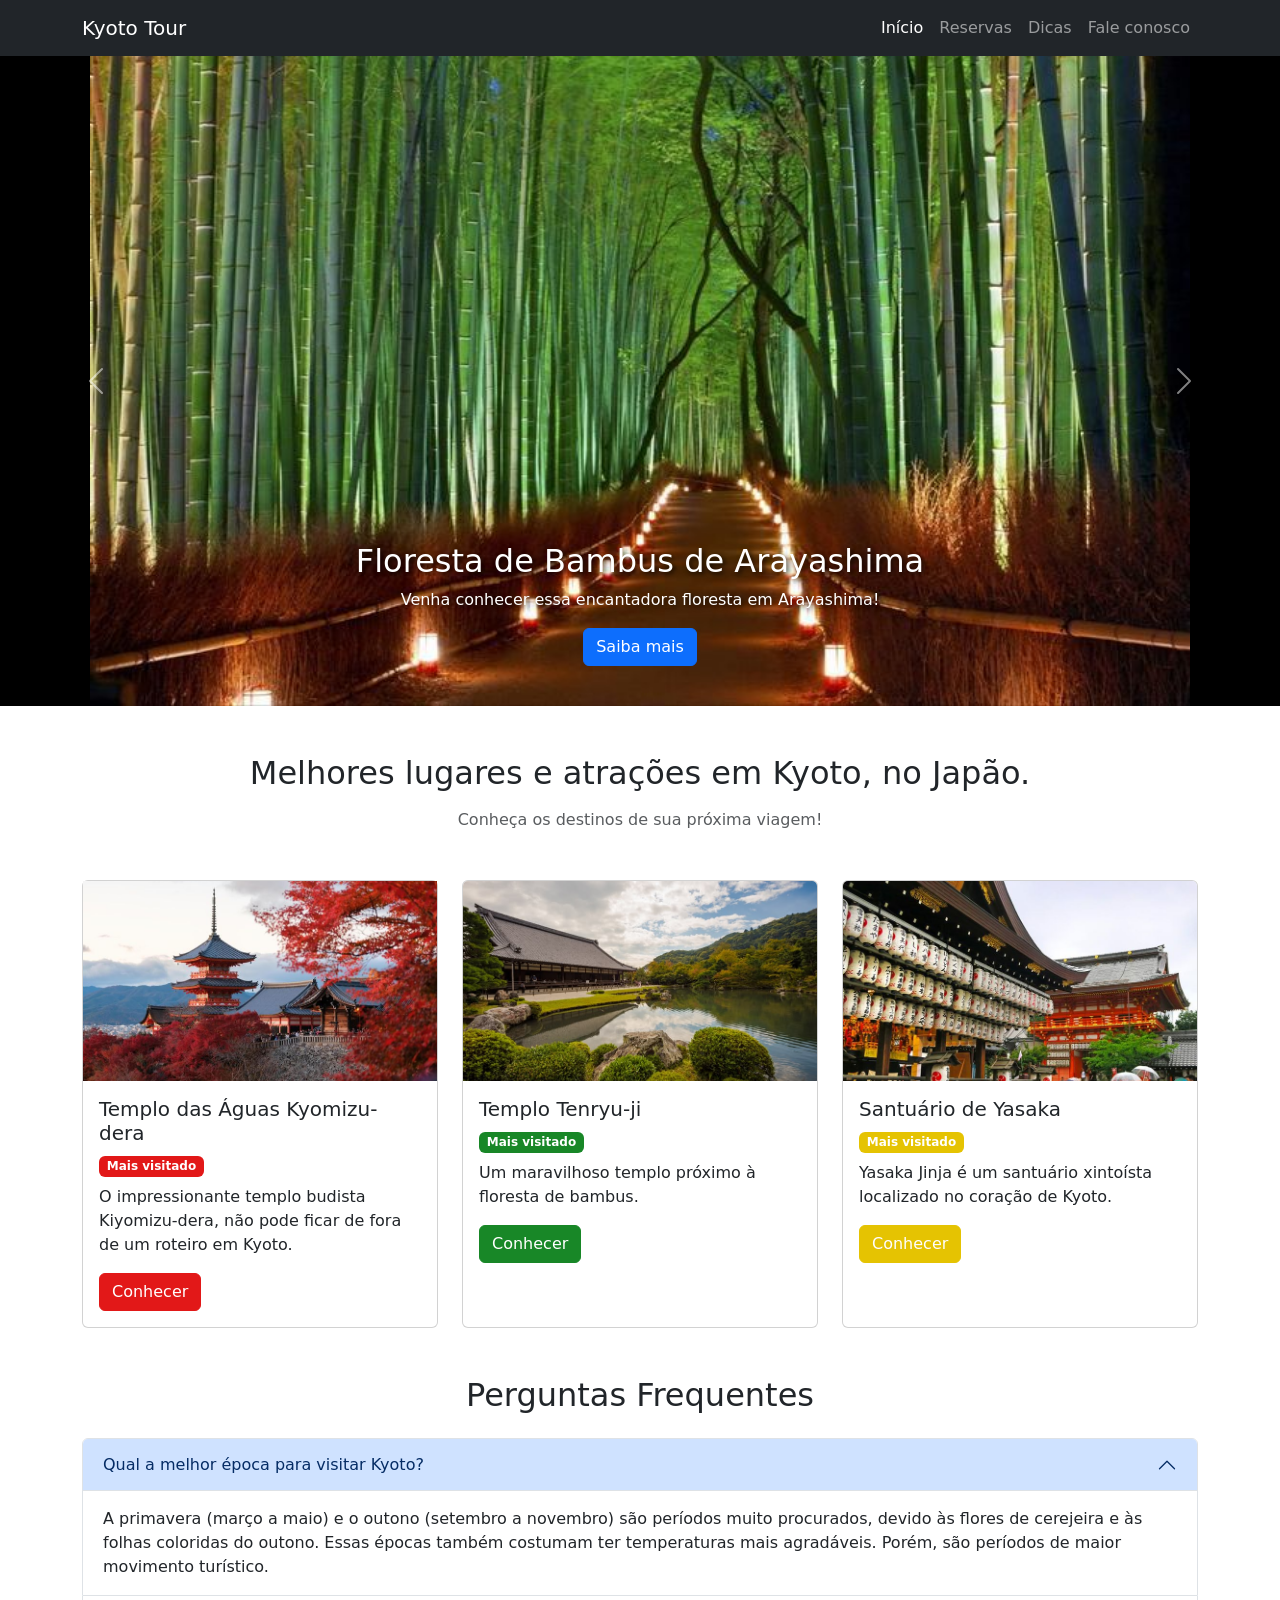
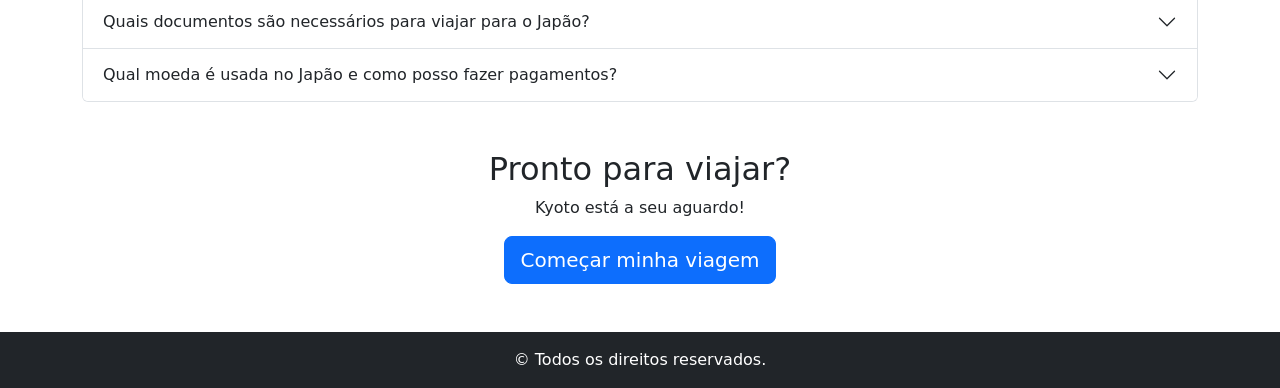
==== index.html @ 4349d013 "Projeto turismo" ====
<!DOCTYPE html>
<html lang="pt-br">
 
<head>
    <meta charset="UTF-8">
    <meta name="viewport" content="width=device-width, initial-scale=1.0">
    <title>Kyoto Tour</title>
    <!-- CSS do Bootstrap -->
    <link href="https://cdn.jsdelivr.net/npm/bootstrap@5.3.3/dist/css/bootstrap.min.css" rel="stylesheet">
    <!-- CSS Personalizado -->
    <link rel="stylesheet" href="style.css">
</head>
 
<body>
 
    <header>
        <nav class="navbar navbar-expand-lg bg-dark navbar-dark">
            <div class="container">
                <a class="navbar-brand" href="#">Kyoto Tour</a>
                <button class="navbar-toggler" type="button" data-bs-toggle="collapse" data-bs-target="#navbarNav">
                    <span class="navbar-toggler-icon"></span>
                </button>
                <div class="collapse navbar-collapse" id="navbarNav">
                    <div class="navbar-nav ms-auto">
                        <a class="nav-link active" href="#">Início</a>
                        <a class="nav-link" href="#">Reservas</a>
                        <a class="nav-link" href="#">Dicas</a>
                        <a class="nav-link" href="#">Fale conosco</a>
                    </div>
                </div>
            </div>
        </nav>
    </header>
 
    <main>
        <!-- Carrossel -->
        <div id="carouselTurismo" class="carousel slide" data-bs-ride="carousel">
            <div class="carousel-inner">
                <div class="carousel-item active">
                    <img src="assets/florestabambu.jpg" class="d-block w-100" alt="Floresta de Bambus de Arashiyama"
                        style="height: 650px; width: 50px; ">
                    <div class="carousel-caption d-none d-md-block">
                        <h2>Floresta de Bambus de Arayashima</h2>
                        <p>Venha conhecer essa encantadora floresta em Arayashima!</p>
                        <button class="btn btn-primary">Saiba mais</button>
                    </div>
                </div>
 
                <div class="carousel-item">
                    <img src="assets/fushimiinari.jpg" class="d-block w-100" alt="Santuário Fushimi Inari"
                        style="height: 650px; width: 50px;">
                    <div class="carousel-caption d-none d-md-block">
                        <h2>Santuário Fushimi Inari</h2>
                        <p>Não apenas um, mas um conjunto de santuários na montanha Inari!</p>
                        <button class="btn btn-primary">Saiba mais</button>
                    </div>
                </div>
 
                <div class="carousel-item">
                    <img src="assets/riokamo.jpg" class="d-block w-100"
                        alt="Rio Kamogawa" style="height: 650px; width: 50px;">
                    <div class="carousel-caption d-none d-md-block">
                        <h2>Rio Kamogawa</h2>
                        <p>Nada mais típico de Kyoto do que se sentar às margens do Rio Kamo!</p>
                        <button class="btn btn-primary">Saiba mais</button>
                    </div>
                </div>
            </div>
 
            <!-- Controles do Carrossel -->
            <button class="carousel-control-prev" type="button" data-bs-target="#carouselTurismo" data-bs-slide="prev">
                <span class="carousel-control-prev-icon" aria-hidden="true"></span>
                <span class="visually-hidden">Anterior</span>
            </button>
            <button class="carousel-control-next" type="button" data-bs-target="#carouselTurismo" data-bs-slide="next">
                <span class="carousel-control-next-icon" aria-hidden="true"></span>
                <span class="visually-hidden">Próximo</span>
            </button>
        </div>
 
        <!-- Seção de Destaques -->
        <section class="container my-5">
            <h2 class="text-center mb-3">Melhores lugares e atrações em Kyoto, no Japão.</h2>
            <p class="text-center text-muted mb-5">Conheça os destinos de sua próxima viagem!</p>
 
            <div class="row g-4">
                <!-- Card Rio -->
                <div class="col-md-4">
                    <div class="card h-100">
                        <img src="assets/templodasaaguas.jpg"card-img-top"
                            alt="Templo das Águas Kyomizu-dera" style="height: 200px; object-fit: cover;">
                        <div class="card-body">
                            <h5 class="card-title">Templo das Águas Kyomizu-dera</h5>
                         <span class="badge badge-vermelho mb-2">Mais visitado</span>
                            <p class="card-text">O impressionante templo budista Kiyomizu-dera, não pode ficar de fora de um roteiro em Kyoto.</p>
                            <button class="btn btn-conhecer1" data-bs-toggle="modal" data-bs-target="#modalRio">
    Conhecer
</button>
                        </div>
                    </div>
                </div>
 
                <!-- Card Flórida -->
                <div class="col-md-4">
                    <div class="card h-100">
                        <img src="assets/tenryuij.jpg" class="card-img-top" alt="Templo Tenryu-ji"
                            style="height: 200px; object-fit: cover;">
                        <div class="card-body">
                            <h5 class="card-title">Templo Tenryu-ji</h5>
                            <span class="badge badge-roxo mb-2">Mais visitado</span>
                            <p class="card-text">Um maravilhoso templo próximo à floresta de bambus.</p>
                           <button class="btn btn-conhecer2" data-bs-toggle="modal" data-bs-target="#modalFlorida">
    Conhecer
</button>
                        </div>
                    </div>
                </div>
 
                <!-- Card Noruega -->
                <div class="col-md-4">
                    <div class="card h-100">
                        <img src="assets/yasaka.jpg" class="card-img-top"
                            alt="Santuário de Yasaka" style="height: 200px; object-fit: cover;">
                        <div class="card-body">
                            <h5 class="card-title">Santuário de Yasaka</h5>
                          <span class="badge badge-verde mb-2">Mais visitado</span>
                            <p class="card-text">Yasaka Jinja é um santuário xintoísta localizado no coração de Kyoto.</p>
                       <button class="btn btn-conhecer3" data-bs-toggle="modal" data-bs-target="#modalNoruega">
    Conhecer
</button>

                        </div>
                    </div>
                </div>
            </div>
        </section>
 
        <!-- Modais -->
        <div class="modal fade" id="modalRio" tabindex="-1" aria-hidden="true">
            <div class="modal-dialog">
                <div class="modal-content">
                    <div class="modal-header">
                        <h5 class="modal-title">Kyomizu-dera</h5>
                        <button type="button" class="btn-close" data-bs-dismiss="modal"></button>
                    </div>
                    <img src="assets/templodasaaguas2.jpg" alt="Rio de Janeiro" class="img-fluid w-100" style="height: 250px; object-fit: cover;">
                    <div class="modal-body">
                        <p>Nele, você encontrará o Zuigu-do, um edifício dedicado a divindades do casamento, nascimento e criação dos filhos.
                                Ao final, está a famosa cascata Otowa, com seus três canais de água que caem em uma lagoa. Segundo a crença, quem beber dessas águas terá saúde, longevidade e sucesso nos estudos.</p>
                    </div>
                    <div class="modal-footer">
                        <button type="button" class="btn btn-secondary" data-bs-dismiss="modal">Fechar</button>
                    </div>
                </div>
            </div>
        </div>
 
        <div class="modal fade" id="modalFlorida" tabindex="-1" aria-hidden="true">
            <div class="modal-dialog">
                <div class="modal-content">
                    <div class="modal-header">
                        <h5 class="modal-title">Tenryu-ji</h5>
                        <button type="button" class="btn-close" data-bs-dismiss="modal"></button>
                    </div>
                    <img src="assets/templo2.jpg" alt="Flórida" class="img-fluid w-100" style="height: 250px; object-fit: cover;">
                    <div class="modal-body">
                        <p>Nesse mesmo templo, inclusive, é possível almoçar no Tenryuji Temple Shigetsu, um restaurante zen budista e vegetariano com título Bib Gourmand no Guia Michelin.</p>
                    </div>
                    <div class="modal-footer">
                        <button type="button" class="btn btn-secondary" data-bs-dismiss="modal">Fechar</button>
                    </div>
                </div>
            </div>
        </div>
 
        <div class="modal fade" id="modalNoruega" tabindex="-1" aria-hidden="true">
            <div class="modal-dialog">
                <div class="modal-content">
                    <div class="modal-header">
                        <h5 class="modal-title">Santuário de Yasaka</h5>
                        <button type="button" class="btn-close" data-bs-dismiss="modal"></button>
                    </div>
                    <img src="assets/yasaka2.jpg" alt="Noruega" class="img-fluid w-100" style="height: 250px; object-fit: cover;">
                    <div class="modal-body">
                        <p> Na fachada da construção principal jogue uma moeda, faça seu desejo e toque o sino preso à corda, tudo com muita intenção.</p>
                    </div>
                    <div class="modal-footer">
                        <button type="button" class="btn btn-secondary" data-bs-dismiss="modal">Fechar</button>
                    </div>
                </div>
            </div>
        </div>
 
        <!-- Seção FAQ -->
        <section class="container my-4">
            <h2 class="text-center mb-4">Perguntas Frequentes</h2>

            <div class="accordion" id="faq">
                <div class="accordion-item">
                    <h2 class="accordion-header">
                        <button class="accordion-button" type="button" data-bs-toggle="collapse" data-bs-target="#pergunta1">
                           Qual a melhor época para visitar Kyoto?
                        </button>
                    </h2>
                    <div id="pergunta1" class="accordion-collapse collapse show" data-bs-parent="#faq">
                        <div class="accordion-body">
                           A primavera (março a maio) e o outono (setembro a novembro) são períodos muito procurados, devido às flores de cerejeira e às folhas coloridas do outono. Essas épocas também costumam ter temperaturas mais agradáveis. Porém, são períodos de maior movimento turístico.
                        </div>
                    </div>
                </div>
 
                <div class="accordion-item">
                    <h2 class="accordion-header">
                        <button class="accordion-button collapsed" type="button" data-bs-toggle="collapse" data-bs-target="#pergunta2">
                            Quais documentos são necessários para viajar para o Japão?
                        </button>
                    </h2>
                    <div id="pergunta2" class="accordion-collapse collapse" data-bs-parent="#faq">
                        <div class="accordion-body">    
                            Para viajar a turismo para Kyoto, brasileiros precisam de passaporte válido. Atualmente, brasileiros podem entrar no Japão sem visto para estadias de curta duração, de até 90 dias, para turismo.
                        </div>
                    </div>
                </div>
 
                <div class="accordion-item">
                    <h2 class="accordion-header">
                        <button class="accordion-button collapsed" type="button" data-bs-toggle="collapse" data-bs-target="#pergunta3">
                            Qual moeda é usada no Japão e como posso fazer pagamentos?
                        </button>
                    </h2>
                    <div id="pergunta3" class="accordion-collapse collapse" data-bs-parent="#faq">
                        <div class="accordion-body">
                            A moeda oficial é o iene japonês. Cartões de crédito são aceitos em muitos hotéis, restaurantes e lojas, principalmente nas áreas urbanas. Mesmo assim, é recomendado levar um pouco de dinheiro em espécie, pois alguns estabelecimentos ainda aceitam apenas dinheiro.
                        </div>
                    </div>
                </div>
            </div>
        </section>
 
        <!-- Call to Action Final -->
        <section class="container text-center my-5">
            <h2>Pronto para viajar?</h2>
            <p>Kyoto está a seu aguardo!</p>
            <button class="btn btn-primary btn-lg">Começar minha viagem</button>
        </section>
    </main>
 
    <footer class="bg-dark text-white text-center py-3 mt-5">
        <p class="mb-0">&copy; Todos os direitos reservados.</p>
    </footer>
 
    <!-- JavaScript do Bootstrap -->
    <script src="https://cdn.jsdelivr.net/npm/bootstrap@5.3.3/dist/js/bootstrap.bundle.min.js"></script>
</body>
 
</html>
---- style.css ----
.carousel-item img {
 
    height: 600px;   
    width: 100%; 
    max-width: 1100px;
    margin: 0 auto;
}
 
 
  .card {
 
    height: 100%;
    transition: 0.3s;  
  }
 
  .card:hover {
 
    transform: translateY(-5px);  
  }
 
footer{
    text-align: center;
}
 
/* Caixa principal do Modal */
 
.modal-content {
 
border: none;
 
border-radius: 18px;
 
overflow: hidden;
 
 
 
/* Sombra ao redor da janela */
 
box-shadow: 0 10px 30px rgba(0, 0, 0, 0.25);
 
}
 
 
 
/* -----------------------------------------------------
 
CABEÇALHO DO MODAL
 
----------------------------------------------------- */
 
.modal-header {
 
padding: 20px 25px;
 
 
 
/* Remove a linha padrão do Bootstrap */
 
border-bottom: none;
 
 
 
background-color: #e21818;
 
}
 
 
 
/* Título do Modal */
 
.modal-title {
 
font-size: 1.5rem;
 
font-weight: 700;
 
}
 
/* Corpo do Modal */
 
.modal-body {
 
padding: 30px;
 
font-size: 1rem;
 
line-height: 1.7;
}
 
 
 
/* Imagem dentro do Modal */
 
.modal-body img {
 
width: 100%;
 
border-radius: 12px;
 
margin-bottom: 20px;
 
}
 
 
/* Rodapé do Modal */
 
.modal-footer {
padding: 15px 25px;
 
border-top: none;
 
background-color: #f8f9fa;
 
}
 
 
/* Botões do Modal */
 
.modal .btn {
 
border-radius: 8px;
 
padding: 8px 20px;
 
}
 
/* -----------------------------------------------------
 
CAIXA PRINCIPAL
 
----------------------------------------------------- */
/* Cria uma caixa separada para o Accordion. O max-width evita que fique muito largo. */
 
.faq-box {
 
max-width: 850px;
 
  /* Centraliza a caixa */
 
margin: 0 auto;
 
  /* Espaçamento interno */
 
padding: 35px;
 
  /* Fundo da caixa */
 
background-color: #ffffff;
 
  /* Cantos arredondados */
 
border-radius: 18px;
 
/* Borda */
border: 1px solid #fdfdfd;
 
  /* Sombra para criar sensação de elevação */
 
  box-shadow: 0 8px 25px rgba(16, 91, 196, 0.12);
}
 
/* -----------------------------------------------------
 
ÁREA DO ACCORDION
 
----------------------------------------------------- */
 
.faq-box .accordion {
width: 100%;
}
/* -----------------------------------------------------
CADA PERGUNTA
----------------------------------------------------- */
 
.faq-box .accordion-item {
 
  /* Remove a borda padrão */
border: none;
 
  /* Espaço entre as perguntas */
 
margin-bottom: 15px;
 
  /* Arredonda cada "gaveta" */
 
border-radius: 12px;
 
  /* Mantém o conteúdo dentro do arredondamento */
 
overflow: hidden;
 
  /* Pequena sombra em cada item */
 
  box-shadow: 0 3px 10px rgba(0, 0, 0, 0.08);
 
}
 
/* EFEITO AO CLICAR */
 
/* Remove o contorno padrão que aparece quando o botão recebe foco. */
 
.faq-box .accordion-button:focus {
 
box-shadow: none;
 
}
 
 
 
/* ÁREA DA RESPOSTA */
 
.faq-box .accordion-body {
 
  /* Espaçamento interno maior */
 
padding: 25px;
 
  /* Espaçamento entre linhas */
 
line-height: 1.7;
 
  /* Fundo da resposta */
 
background-color: #ffffff;
 
}
 
/* BOTÃO DA PERGUNTA */
 
.faq-box .accordion-button {
 
  /* Espaçamento interno */
 
  padding: 20px 22px;
 
  /* Tamanho do texto */
 
  font-size: 1rem;
 
  /* Deixa a pergunta em destaque */
 
  font-weight: 600;
 
  /* Cor de fundo */
 
  background-color: #f8f9fa;
 
}
 
 
 
/* PERGUNTA ABERTA */
 
.faq-box .accordion-button:not(.collapsed) {
 
  background-color: #0d3f71;
 
}


.badge-verde {
    background-color: #e5c302 !important;
}

.badge-roxo {
    background-color: #188727 !important;
}

.badge-vermelho {
    background-color: #e21818 !important;
}

.btn-conhecer1 {
    background-color: #e21818;
    border-color: #e21818;
    color: white;
}

.btn-conhecer1:hover {
    background-color: #b81414;
    border-color: #b81414;
    color: white;
}

.btn-conhecer2 {
    background-color: #188727;
    border-color: #188727;
    color: white;
}

.btn-conhecer2:hover {
    background-color: #115b1b;
    border-color: #115b1b;
    color: white;
}

.btn-conhecer3 {
    background-color: #e5c302 ;
    border-color: #e5c302;
    color: rgb(255, 253, 253);
}

.btn-conhecer3:hover {
    background-color: #bea309;
    border-color: #bea309;
    color: white;
}

.carousel {
    background-color: #000;
}

.carousel-control-prev-icon,
.carousel-control-next-icon {
    filter: brightness(0) invert(1);
}

.carousel-caption h2,
.carousel-caption p {
    text-shadow: 2px 2px 5px rgba(0, 0, 0, 0.8);
}
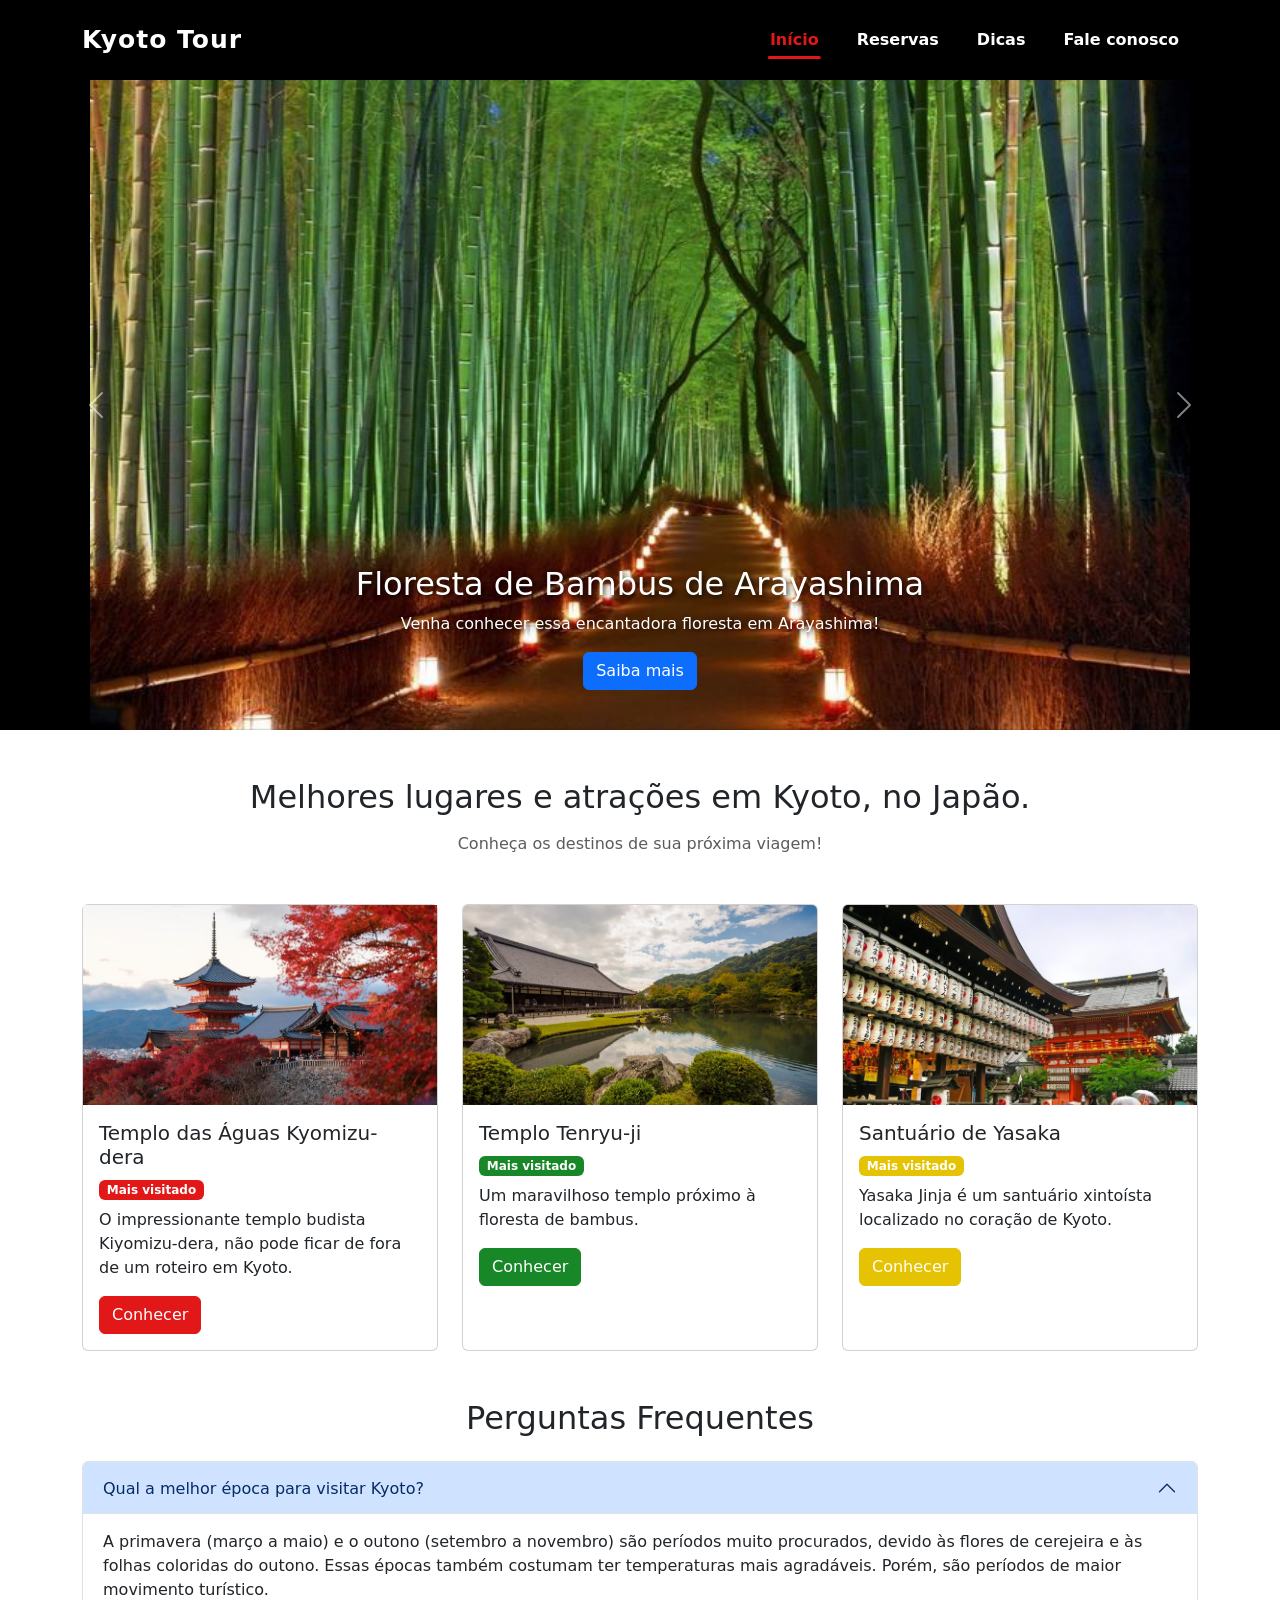
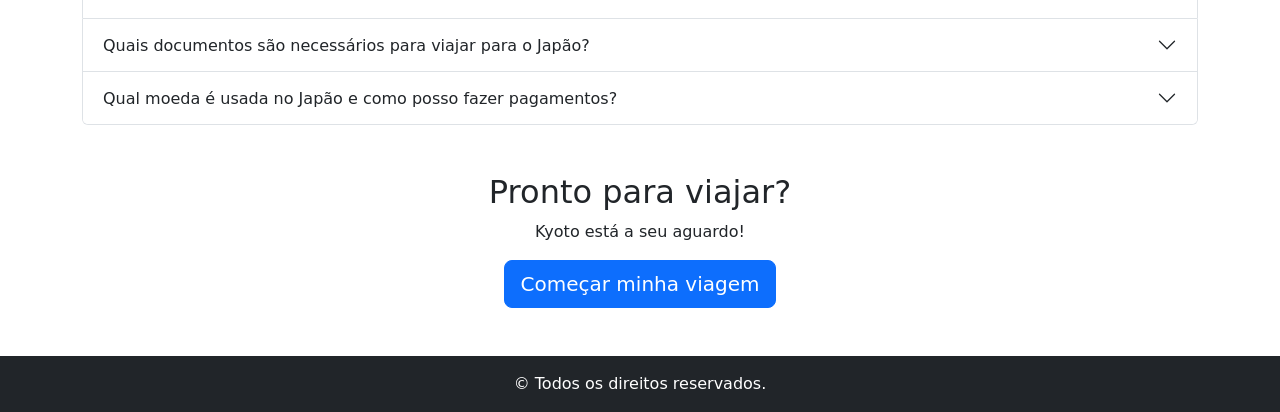
==== commit 34051cfd: "atualização" ====
--- a/index.html
+++ b/index.html
@@ -5,9 +5,7 @@
     <meta charset="UTF-8">
     <meta name="viewport" content="width=device-width, initial-scale=1.0">
     <title>Kyoto Tour</title>
-    <!-- CSS do Bootstrap -->
     <link href="https://cdn.jsdelivr.net/npm/bootstrap@5.3.3/dist/css/bootstrap.min.css" rel="stylesheet">
-    <!-- CSS Personalizado -->
     <link rel="stylesheet" href="style.css">
 </head>
  
@@ -23,9 +21,9 @@
                 <div class="collapse navbar-collapse" id="navbarNav">
                     <div class="navbar-nav ms-auto">
                         <a class="nav-link active" href="#">Início</a>
-                        <a class="nav-link" href="#">Reservas</a>
-                        <a class="nav-link" href="#">Dicas</a>
-                        <a class="nav-link" href="#">Fale conosco</a>
+                        <a class="nav-link" href='./reservas.html'>Reservas</a>
+                        <a class="nav-link" href='./dicas.html'>Dicas</a>
+                        <a class="nav-link" href='./faleconosco.html'>Fale conosco</a>
                     </div>
                 </div>
             </div>
@@ -33,7 +31,6 @@
     </header>
  
     <main>
-        <!-- Carrossel -->
         <div id="carouselTurismo" class="carousel slide" data-bs-ride="carousel">
             <div class="carousel-inner">
                 <div class="carousel-item active">
@@ -67,7 +64,6 @@
                 </div>
             </div>
  
-            <!-- Controles do Carrossel -->
             <button class="carousel-control-prev" type="button" data-bs-target="#carouselTurismo" data-bs-slide="prev">
                 <span class="carousel-control-prev-icon" aria-hidden="true"></span>
                 <span class="visually-hidden">Anterior</span>
@@ -78,13 +74,11 @@
             </button>
         </div>
  
-        <!-- Seção de Destaques -->
         <section class="container my-5">
             <h2 class="text-center mb-3">Melhores lugares e atrações em Kyoto, no Japão.</h2>
             <p class="text-center text-muted mb-5">Conheça os destinos de sua próxima viagem!</p>
  
             <div class="row g-4">
-                <!-- Card Rio -->
                 <div class="col-md-4">
                     <div class="card h-100">
                         <img src="assets/templodasaaguas.jpg"card-img-top"
@@ -100,7 +94,6 @@
                     </div>
                 </div>
  
-                <!-- Card Flórida -->
                 <div class="col-md-4">
                     <div class="card h-100">
                         <img src="assets/tenryuij.jpg" class="card-img-top" alt="Templo Tenryu-ji"
@@ -116,7 +109,6 @@
                     </div>
                 </div>
  
-                <!-- Card Noruega -->
                 <div class="col-md-4">
                     <div class="card h-100">
                         <img src="assets/yasaka.jpg" class="card-img-top"
@@ -135,7 +127,6 @@
             </div>
         </section>
  
-        <!-- Modais -->
         <div class="modal fade" id="modalRio" tabindex="-1" aria-hidden="true">
             <div class="modal-dialog">
                 <div class="modal-content">
@@ -191,7 +182,6 @@
             </div>
         </div>
  
-        <!-- Seção FAQ -->
         <section class="container my-4">
             <h2 class="text-center mb-4">Perguntas Frequentes</h2>
 
@@ -237,7 +227,6 @@
             </div>
         </section>
  
-        <!-- Call to Action Final -->
         <section class="container text-center my-5">
             <h2>Pronto para viajar?</h2>
             <p>Kyoto está a seu aguardo!</p>
@@ -249,7 +238,6 @@
         <p class="mb-0">&copy; Todos os direitos reservados.</p>
     </footer>
  
-    <!-- JavaScript do Bootstrap -->
     <script src="https://cdn.jsdelivr.net/npm/bootstrap@5.3.3/dist/js/bootstrap.bundle.min.js"></script>
 </body>
  
--- a/style.css
+++ b/style.css
@@ -6,7 +6,6 @@
     margin: 0 auto;
 }
  
- 
   .card {
  
     height: 100%;
@@ -21,9 +20,7 @@
 footer{
     text-align: center;
 }
- 
-/* Caixa principal do Modal */
- 
+  
 .modal-content {
  
 border: none;
@@ -31,43 +28,22 @@
 border-radius: 18px;
  
 overflow: hidden;
- 
- 
- 
-/* Sombra ao redor da janela */
- 
+  
 box-shadow: 0 10px 30px rgba(0, 0, 0, 0.25);
  
 }
- 
- 
- 
-/* -----------------------------------------------------
- 
-CABEÇALHO DO MODAL
- 
------------------------------------------------------ */
+
  
 .modal-header {
  
 padding: 20px 25px;
  
- 
- 
-/* Remove a linha padrão do Bootstrap */
- 
 border-bottom: none;
  
- 
- 
 background-color: #e21818;
  
 }
- 
- 
- 
-/* Título do Modal */
- 
+  
 .modal-title {
  
 font-size: 1.5rem;
@@ -75,9 +51,7 @@
 font-weight: 700;
  
 }
- 
-/* Corpo do Modal */
- 
+  
 .modal-body {
  
 padding: 30px;
@@ -86,11 +60,7 @@
  
 line-height: 1.7;
 }
- 
- 
- 
-/* Imagem dentro do Modal */
- 
+  
 .modal-body img {
  
 width: 100%;
@@ -101,8 +71,6 @@
  
 }
  
- 
-/* Rodapé do Modal */
  
 .modal-footer {
 padding: 15px 25px;
@@ -112,10 +80,7 @@
 background-color: #f8f9fa;
  
 }
- 
- 
-/* Botões do Modal */
- 
+  
 .modal .btn {
  
 border-radius: 8px;
@@ -124,136 +89,73 @@
  
 }
  
-/* -----------------------------------------------------
- 
-CAIXA PRINCIPAL
- 
------------------------------------------------------ */
-/* Cria uma caixa separada para o Accordion. O max-width evita que fique muito largo. */
- 
 .faq-box {
  
 max-width: 850px;
- 
-  /* Centraliza a caixa */
- 
+  
 margin: 0 auto;
- 
-  /* Espaçamento interno */
- 
+  
 padding: 35px;
- 
-  /* Fundo da caixa */
- 
+  
 background-color: #ffffff;
- 
-  /* Cantos arredondados */
- 
+  
 border-radius: 18px;
- 
-/* Borda */
-border: 1px solid #fdfdfd;
- 
-  /* Sombra para criar sensação de elevação */
- 
-  box-shadow: 0 8px 25px rgba(16, 91, 196, 0.12);
-}
- 
-/* -----------------------------------------------------
- 
-ÁREA DO ACCORDION
- 
------------------------------------------------------ */
+ border: 1px solid #fdfdfd;
+  
+  box-shadow: 0 8px 25px rgba(0, 0, 0, 0.12);
+}
+ 
  
 .faq-box .accordion {
 width: 100%;
 }
-/* -----------------------------------------------------
-CADA PERGUNTA
------------------------------------------------------ */
- 
+
 .faq-box .accordion-item {
- 
-  /* Remove a borda padrão */
-border: none;
- 
-  /* Espaço entre as perguntas */
- 
+ border: none;
+  
 margin-bottom: 15px;
- 
-  /* Arredonda cada "gaveta" */
- 
+  
 border-radius: 12px;
- 
-  /* Mantém o conteúdo dentro do arredondamento */
- 
+  
 overflow: hidden;
- 
-  /* Pequena sombra em cada item */
- 
+  
   box-shadow: 0 3px 10px rgba(0, 0, 0, 0.08);
  
 }
- 
-/* EFEITO AO CLICAR */
- 
-/* Remove o contorno padrão que aparece quando o botão recebe foco. */
- 
+   
 .faq-box .accordion-button:focus {
  
 box-shadow: none;
  
 }
  
- 
- 
-/* ÁREA DA RESPOSTA */
- 
+  
 .faq-box .accordion-body {
- 
-  /* Espaçamento interno maior */
- 
+  
 padding: 25px;
- 
-  /* Espaçamento entre linhas */
- 
+  
 line-height: 1.7;
- 
-  /* Fundo da resposta */
- 
+  
 background-color: #ffffff;
  
 }
- 
-/* BOTÃO DA PERGUNTA */
- 
+  
 .faq-box .accordion-button {
- 
-  /* Espaçamento interno */
- 
+  
   padding: 20px 22px;
- 
-  /* Tamanho do texto */
- 
+  
   font-size: 1rem;
- 
-  /* Deixa a pergunta em destaque */
- 
+  
   font-weight: 600;
- 
-  /* Cor de fundo */
- 
+  
   background-color: #f8f9fa;
  
 }
  
  
- 
-/* PERGUNTA ABERTA */
- 
 .faq-box .accordion-button:not(.collapsed) {
  
-  background-color: #0d3f71;
+  background-color: #000000;
  
 }
 
@@ -318,4 +220,581 @@
 .carousel-caption h2,
 .carousel-caption p {
     text-shadow: 2px 2px 5px rgba(0, 0, 0, 0.8);
-}+}
+
+
+body:has(.reserva-banner) {
+  background-color: #fff8ed;
+}
+
+.reserva-banner {
+  background-image:
+      linear-gradient(
+          rgba(0, 0, 0, 0.40),
+          rgba(0, 0, 0, 0.40)
+      ),
+      url("assets/fushimiinari.jpg");
+
+  background-size: cover;
+  background-position: center;
+  padding: 110px 20px;
+  text-align: center;
+  color: white;
+}
+
+.reserva-banner h1 {
+  font-size: 46px;
+  font-weight: bold;
+  margin-bottom: 15px;
+  text-shadow: 2px 3px 6px rgba(0, 0, 0, 0.8);
+}
+
+.reserva-banner p {
+  font-size: 19px;
+  text-shadow: 2px 2px 5px rgba(0, 0, 0, 0.8);
+}
+}
+
+.reserva-banner h1 {
+  font-size: 46px;
+  font-weight: bold;
+  margin-bottom: 15px;
+  text-shadow: 2px 3px 6px rgba(0, 0, 0, 0.7);
+}
+
+.reserva-banner p {
+  font-size: 19px;
+  text-shadow: 2px 2px 5px rgba(0, 0, 0, 0.8);
+}
+
+.reserva-card h2,
+.reserva-card h3,
+.reserva-card h4,
+.reserva-card h5 {
+  color: #000000;
+  font-weight: bold;
+}
+
+.reserva-card {
+  max-width: 850px;
+  margin: 0 auto;
+  background: linear-gradient(
+      145deg,
+      #ffffff,
+      #fffaf0
+  );
+  border: none;
+  border-top: 6px solid #e21818;
+  border-radius: 18px;
+  box-shadow: 0 8px 25px rgba(226, 24, 24, 0.12);
+  overflow: hidden;
+  transition: 0.3s;
+}
+
+.reserva-card:hover {
+  transform: translateY(-3px);
+}
+
+.reserva-card .card-body {
+  padding: 35px;
+}
+
+.reserva-card .form-label {
+  color: #188727;
+  font-weight: 700;
+}
+
+.reserva-card .form-control,
+.reserva-card .form-select {
+  background-color: #fffdf8;
+  border: 1px solid #e5c302;
+  border-radius: 8px;
+  padding: 11px;
+  transition: 0.3s;
+}
+
+.reserva-card .form-control:focus,
+.reserva-card .form-select:focus {
+  border-color: #188727;
+  box-shadow: 0 0 8px rgba(24, 135, 39, 0.2);
+}
+
+.reserva-card hr {
+  border-top: 2px dashed #e5c302;
+  opacity: 0.8;
+}
+
+.reserva-card .form-check-input:checked {
+  background-color: #188727;
+  border-color: #188727;
+}
+
+.reserva-card .form-check-label {
+  color: #444;
+}
+
+.btn-reservar {
+  background-color: #e21818;
+  border: 1px solid #e21818;
+  color: white;
+  font-weight: bold;
+  font-size: 17px;
+  padding: 13px;
+  border-radius: 10px;
+  transition: 0.3s;
+}
+
+.btn-reservar:hover {
+  background-color: #b81414;
+  border-color: #b81414;
+  color: white;
+  transform: translateY(-3px);
+}
+
+@media (max-width: 768px) {
+
+  .reserva-banner {
+      padding: 70px 15px;
+  }
+
+  .reserva-banner h1 {
+      font-size: 30px;
+  }
+
+  .reserva-banner p {
+      font-size: 16px;
+  }
+
+  .reserva-card .card-body {
+      padding: 22px;
+  }
+}
+
+
+body:has(.dicas-banner) {
+  background-color: #fff8ed;
+}
+
+.dicas-banner {
+  background-image:
+      linear-gradient(
+          rgba(0, 0, 0, 0.40),
+          rgba(0, 0, 0, 0.40)
+      ),
+      url("assets/riokamo.jpg");
+
+  background-size: cover;
+  background-position: center;
+  padding: 110px 20px;
+  text-align: center;
+  color: white;
+}
+
+.dicas-banner h1 {
+  font-size: 46px;
+  font-weight: bold;
+  margin-bottom: 15px;
+  text-shadow: 2px 3px 6px rgba(0, 0, 0, 0.8);
+}
+
+.dicas-banner p {
+  font-size: 19px;
+  text-shadow: 2px 2px 5px rgba(0, 0, 0, 0.8);
+}
+
+body:has(.dicas-banner) main h2 {
+  color: #000000;
+  font-weight: bold;
+  text-align: center;
+  margin-bottom: 25px;
+}
+
+body:has(.dicas-banner) main p {
+  line-height: 1.7;
+}
+
+body:has(.dicas-banner) .card {
+  height: 100%;
+  border: none;
+  border-radius: 15px;
+  overflow: hidden;
+  background-color: white;
+  box-shadow: 0 5px 18px rgba(0, 0, 0, 0.10);
+  transition: 0.3s;
+}
+
+body:has(.dicas-banner) .card:hover {
+  transform: translateY(-7px);
+  box-shadow: 0 10px 25px rgba(0, 0, 0, 0.16);
+}
+
+body:has(.dicas-banner) .card-img-top {
+  width: 100%;
+  height: 230px;
+  object-fit: cover;
+}
+
+body:has(.dicas-banner) .col-md-4:nth-child(3n+1) .card {
+  border-top: 5px solid #e21818;
+}
+
+body:has(.dicas-banner) .col-md-4:nth-child(3n+2) .card {
+  border-top: 5px solid #188727;
+}
+
+body:has(.dicas-banner) .col-md-4:nth-child(3n) .card {
+  border-top: 5px solid #e5c302;
+}
+
+body:has(.dicas-banner) .card-body {
+  padding: 22px;
+}
+
+body:has(.dicas-banner) .card-title {
+  color: #000000;
+  font-weight: bold;
+  margin-bottom: 12px;
+}
+
+body:has(.dicas-banner) .card-text {
+  color: #555;
+}
+
+#accordionDicas {
+  max-width: 850px;
+  margin: 0 auto;
+}
+
+#accordionDicas .accordion-item {
+  border: none;
+  border-radius: 12px;
+  overflow: hidden;
+  margin-bottom: 15px;
+  box-shadow: 0 3px 10px rgba(0, 0, 0, 0.08);
+}
+
+#accordionDicas .accordion-button {
+  padding: 20px 22px;
+  font-size: 1rem;
+  font-weight: 600;
+  background-color: #f8f9fa;
+  color: #000000;
+}
+
+#accordionDicas .accordion-button:focus {
+  box-shadow: none;
+}
+
+#accordionDicas .accordion-button:not(.collapsed) {
+  background-color: #000000;
+  color: white;
+}
+
+#accordionDicas .accordion-body {
+  background-color: white;
+  padding: 25px;
+  line-height: 1.7;
+  color: #444;
+}
+
+body:has(.dicas-banner) main .btn-primary {
+  background-color: #e21818;
+  border-color: #e21818;
+  color: white;
+  border-radius: 8px;
+  padding: 12px 25px;
+  font-weight: bold;
+  transition: 0.3s;
+}
+
+body:has(.dicas-banner) main .btn-primary:hover {
+  background-color: #b81414;
+  border-color: #b81414;
+  color: white;
+  transform: translateY(-3px);
+}
+
+@media (max-width: 768px) {
+
+  .dicas-banner {
+      padding: 70px 15px;
+  }
+
+  .dicas-banner h1 {
+      font-size: 30px;
+  }
+
+  .dicas-banner p {
+      font-size: 16px;
+  }
+
+  body:has(.dicas-banner) .card-img-top {
+      height: 210px;
+  }
+
+  body:has(.dicas-banner) .card-body {
+      padding: 18px;
+  }
+
+  #accordionDicas .accordion-button {
+      padding: 16px;
+  }
+}
+
+
+body:has(.contato-banner) {
+  background-color: #fff8ed;
+}
+
+.contato-banner {
+  background-image:
+      linear-gradient(
+          rgba(0, 0, 0, 0.40),
+          rgba(0, 0, 0, 0.40)
+      ),
+      url("./assets/tenryuij.jpg");
+
+  background-size: cover;
+  background-position: center;
+  padding: 110px 20px;
+  text-align: center;
+  color: white;
+}
+
+.contato-banner h1 {
+  font-size: 46px;
+  font-weight: bold;
+  margin-bottom: 15px;
+  text-shadow: 2px 3px 6px rgba(0, 0, 0, 0.8);
+}
+
+.contato-banner p {
+  font-size: 19px;
+  text-shadow: 2px 2px 5px rgba(0, 0, 0, 0.8);
+}
+
+body:has(.contato-banner) main h2 {
+  color: #000000;
+  font-weight: bold;
+  margin-bottom: 20px;
+}
+
+body:has(.contato-banner) main p {
+  line-height: 1.7;
+}
+
+.contato-card {
+  background: linear-gradient(
+      145deg,
+      #ffffff,
+      #fffaf0
+  );
+  border: none;
+  border-top: 6px solid #188727;
+  border-radius: 18px;
+  box-shadow: 0 8px 25px rgba(0, 0, 0, 0.12);
+  padding: 30px;
+  height: 100%;
+  transition: 0.3s;
+}
+
+.contato-card:hover {
+  transform: translateY(-5px);
+}
+
+.contato-card h3,
+.contato-card h4,
+.contato-card h5 {
+  color: #000000;
+  font-weight: bold;
+}
+
+.contato-card p {
+  color: #444;
+  margin-bottom: 15px;
+}
+
+.contato-card a {
+  color: #188727;
+  font-weight: bold;
+  text-decoration: none;
+}
+
+.contato-card a:hover {
+  color: #115b1b;
+  text-decoration: underline;
+}
+
+body:has(.contato-banner) .card {
+  border: none;
+  border-top: 6px solid #e21818;
+  border-radius: 18px;
+  background-color: #ffffff;
+  box-shadow: 0 8px 25px rgba(226, 24, 24, 0.12);
+  overflow: hidden;
+}
+
+body:has(.contato-banner) .card-body {
+  padding: 35px;
+}
+
+body:has(.contato-banner) .form-label {
+  color: #188727;
+  font-weight: 700;
+}
+
+body:has(.contato-banner) .form-control,
+body:has(.contato-banner) .form-select {
+  background-color: #fffdf8;
+  border: 1px solid #e5c302;
+  border-radius: 8px;
+  padding: 11px;
+  transition: 0.3s;
+}
+
+body:has(.contato-banner) .form-control:focus,
+body:has(.contato-banner) .form-select:focus {
+  border-color: #188727;
+  box-shadow: 0 0 8px rgba(24, 135, 39, 0.2);
+}
+
+body:has(.contato-banner) .btn-primary {
+  background-color: #e21818;
+  border: 1px solid #e21818;
+  color: white;
+  border-radius: 8px;
+  padding: 12px 25px;
+  font-weight: bold;
+  transition: 0.3s;
+}
+
+body:has(.contato-banner) .btn-primary:hover {
+  background-color: #b81414;
+  border-color: #b81414;
+  color: white;
+  transform: translateY(-3px);
+}
+
+body:has(.contato-banner) .btn-conhecer1 {
+  background-color: #e21818;
+  border-color: #e21818;
+  color: white;
+}
+
+body:has(.contato-banner) .btn-conhecer1:hover {
+  background-color: #b81414;
+  border-color: #b81414;
+  color: white;
+}
+
+@media (max-width: 768px) {
+
+  .contato-banner {
+      padding: 70px 15px;
+  }
+
+  .contato-banner h1 {
+      font-size: 30px;
+  }
+
+  .contato-banner p {
+      font-size: 16px;
+  }
+
+  .contato-card {
+      padding: 22px;
+  }
+
+  body:has(.contato-banner) .card-body {
+      padding: 22px;
+  }
+}
+
+.navbar.bg-dark {
+  background-color: #000000 !important;
+  padding: 16px 0;
+  box-shadow: 0 4px 15px rgba(0, 0, 0, 0.18);
+}
+
+.navbar .navbar-brand {
+  color: #ffffff !important;
+  font-size: 25px;
+  font-weight: bold;
+  letter-spacing: 1px;
+  transition: 0.3s;
+}
+
+.navbar .navbar-brand:hover {
+  color: #e5c302 !important;
+}
+
+.navbar .nav-link {
+  color: #ffffff !important;
+  font-size: 16px;
+  font-weight: 600;
+  padding: 10px 16px !important;
+  margin: 0 3px;
+  position: relative;
+  transition: 0.3s;
+}
+.navbar .nav-link:hover {
+  color: #e21818 !important;
+}
+
+.navbar .nav-link::after {
+  content: "";
+  position: absolute;
+  width: 0;
+  height: 3px;
+  background-color: #e21818;
+  bottom: 3px;
+  left: 50%;
+  transform: translateX(-50%);
+  transition: 0.3s;
+  border-radius: 5px;
+}
+
+.navbar .nav-link:hover::after {
+  width: 65%;
+}
+
+.navbar .nav-link.active {
+  color: #e21818 !important;
+}
+
+.navbar .nav-link.active::after {
+  width: 65%;
+  background-color: #e21818;
+}
+
+.navbar .navbar-toggler {
+  border: 2px solid #e21818;
+  border-radius: 8px;
+  padding: 7px 10px;
+}
+
+.navbar .navbar-toggler:focus {
+  box-shadow: 0 0 6px rgba(229, 195, 2, 0.5);
+}
+
+@media (max-width: 991px) {
+
+  .navbar .navbar-nav {
+      padding-top: 15px;
+  }
+
+  .navbar .nav-link {
+      padding: 12px 10px !important;
+      margin: 2px 0;
+  }
+
+  .navbar .nav-link::after {
+      left: 10px;
+      transform: none;
+  }
+
+  .navbar .nav-link:hover::after,
+  .navbar .nav-link.active::after {
+      width: 45px;
+  }
+}
